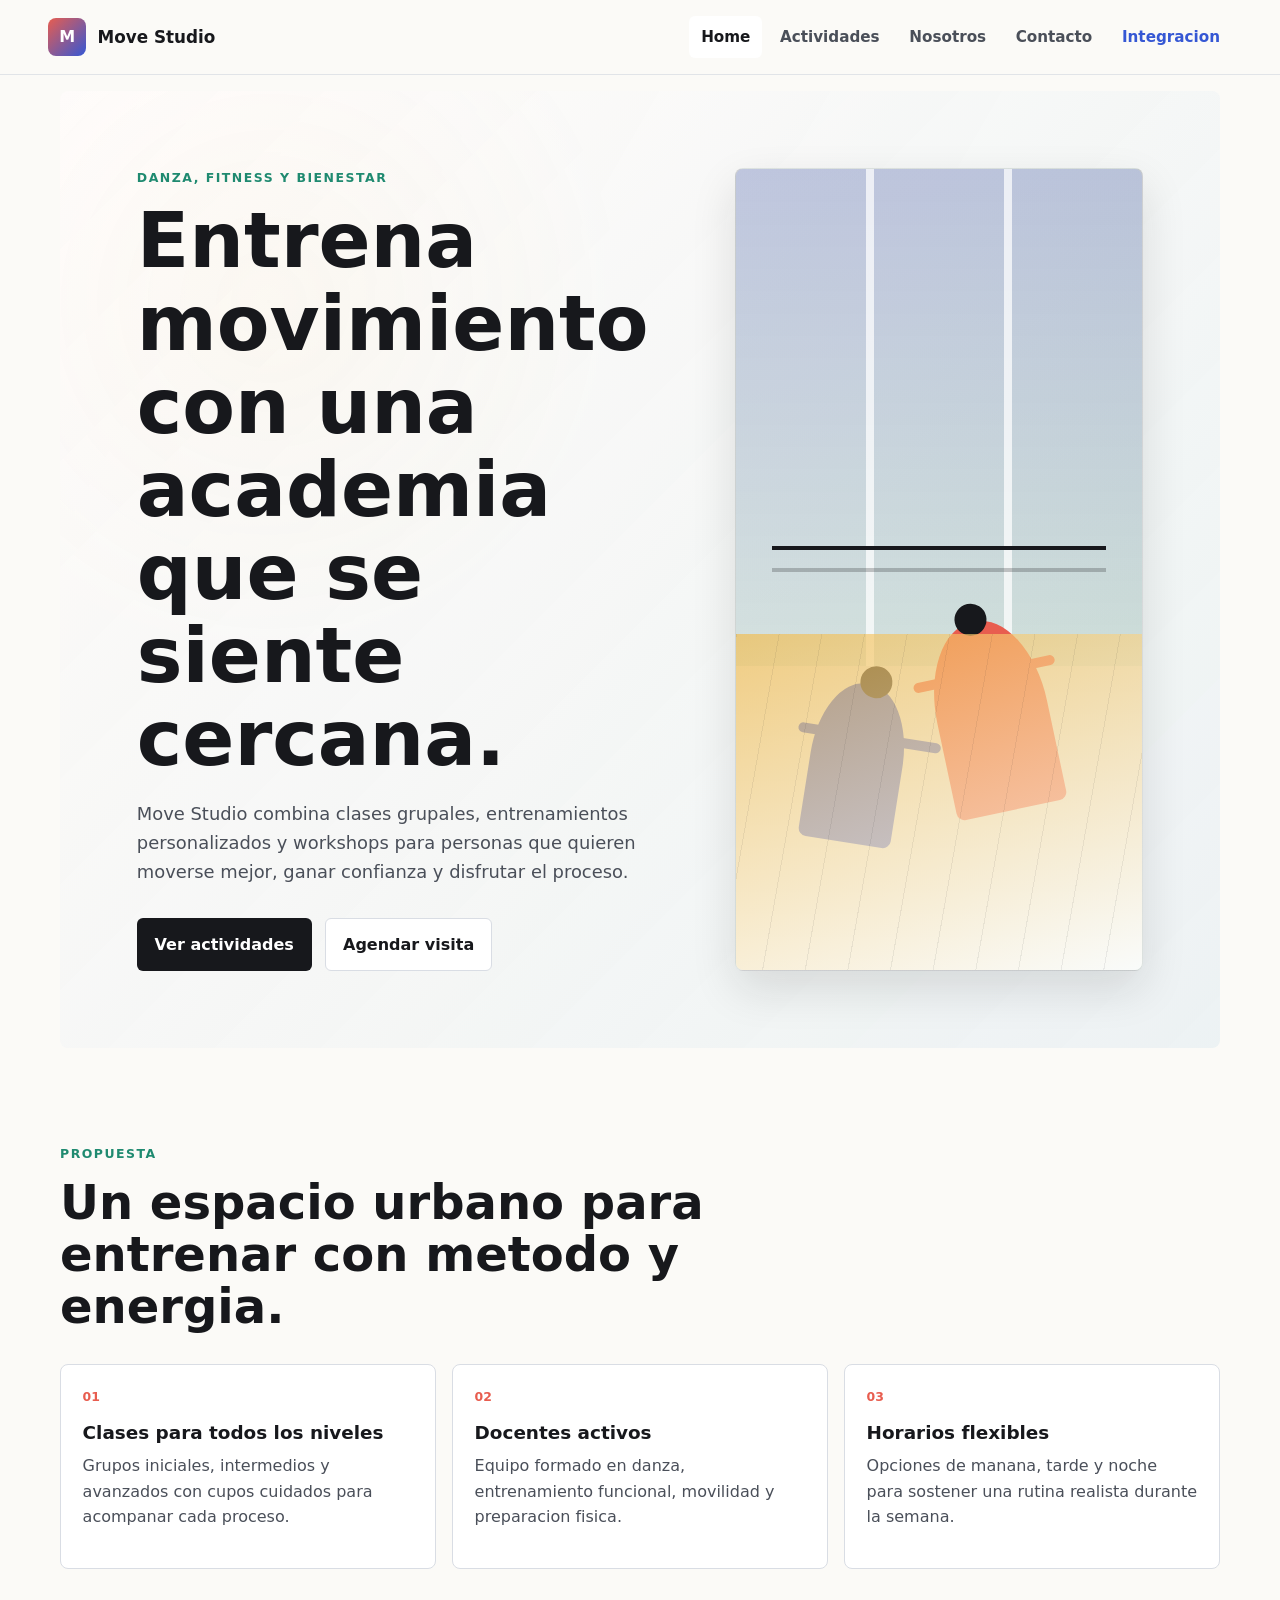
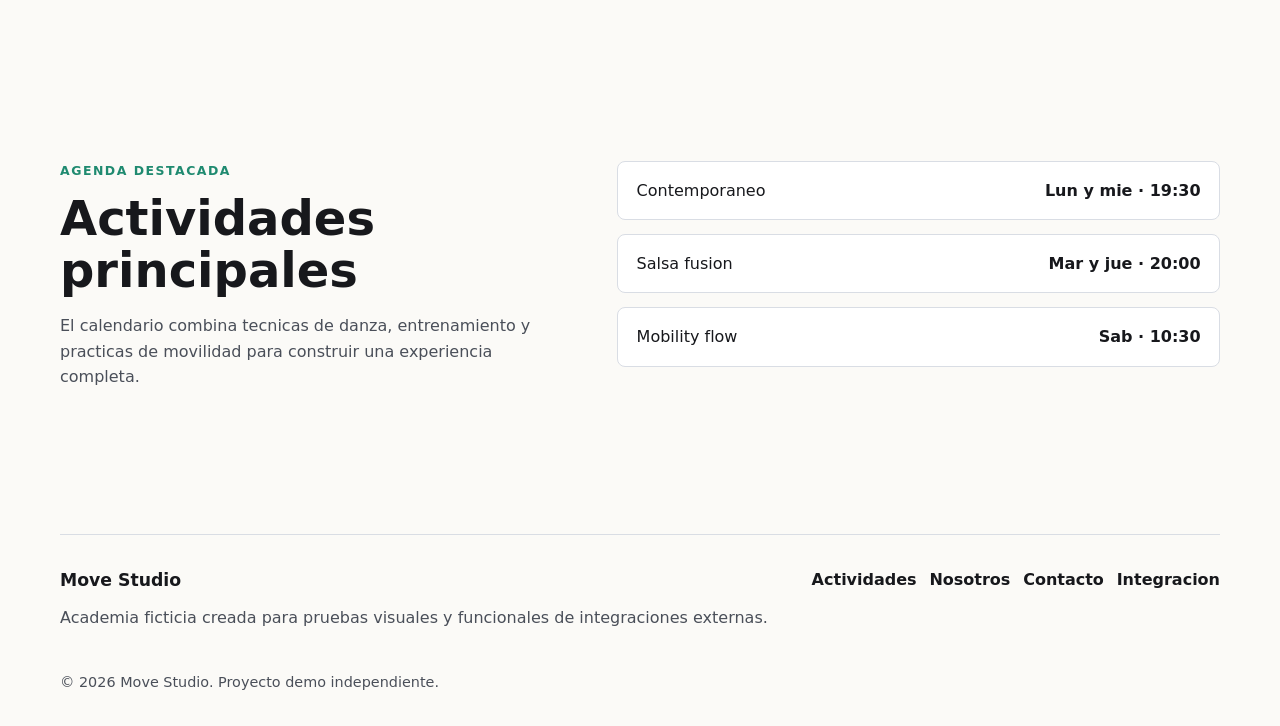
==== index.html @ 9ca12e8b "first commit" ====
<!DOCTYPE html>
<html lang="es">
<head>
  <meta charset="UTF-8">
  <meta name="viewport" content="width=device-width, initial-scale=1.0">
  <meta name="description" content="Move Studio es una academia ficticia de danza y movimiento para probar integraciones estaticas.">
  <title>Move Studio | Academia de danza y movimiento</title>
  <link rel="stylesheet" href="assets/css/styles.css">
</head>
<body>
  <a class="skip-link" href="#contenido">Saltar al contenido</a>
  <header class="site-header">
    <a class="brand" href="index.html" aria-label="Move Studio inicio">
      <span class="brand-mark" aria-hidden="true">M</span>
      <span class="brand-name">Move Studio</span>
    </a>
    <button class="nav-toggle" type="button" aria-expanded="false" aria-controls="site-nav" aria-label="Abrir menu">
      <span></span>
      <span></span>
      <span></span>
    </button>
    <nav class="site-nav" id="site-nav" aria-label="Navegacion principal">
      <a class="nav-link" href="index.html">Home</a>
      <a class="nav-link" href="actividades.html">Actividades</a>
      <a class="nav-link" href="nosotros.html">Nosotros</a>
      <a class="nav-link" href="contacto.html">Contacto</a>
      <a class="nav-link nav-link--test" href="integracion.html">Integracion</a>
    </nav>
  </header>

  <main id="contenido">
    <section class="hero section-band">
      <div class="hero-content">
        <p class="eyebrow">Danza, fitness y bienestar</p>
        <h1>Entrena movimiento con una academia que se siente cercana.</h1>
        <p class="hero-copy">Move Studio combina clases grupales, entrenamientos personalizados y workshops para personas que quieren moverse mejor, ganar confianza y disfrutar el proceso.</p>
        <div class="hero-actions">
          <a class="button button-primary" href="actividades.html">Ver actividades</a>
          <a class="button button-secondary" href="contacto.html">Agendar visita</a>
        </div>
      </div>
      <div class="studio-visual" aria-label="Ilustracion abstracta de sala de movimiento">
        <div class="visual-window"></div>
        <div class="visual-barre"></div>
        <div class="visual-dancer visual-dancer-one"></div>
        <div class="visual-dancer visual-dancer-two"></div>
        <div class="visual-floor"></div>
      </div>
    </section>

    <section class="section">
      <div class="section-heading">
        <p class="eyebrow">Propuesta</p>
        <h2>Un espacio urbano para entrenar con metodo y energia.</h2>
      </div>
      <div class="feature-grid">
        <article class="feature-card">
          <span class="feature-kicker">01</span>
          <h3>Clases para todos los niveles</h3>
          <p>Grupos iniciales, intermedios y avanzados con cupos cuidados para acompanar cada proceso.</p>
        </article>
        <article class="feature-card">
          <span class="feature-kicker">02</span>
          <h3>Docentes activos</h3>
          <p>Equipo formado en danza, entrenamiento funcional, movilidad y preparacion fisica.</p>
        </article>
        <article class="feature-card">
          <span class="feature-kicker">03</span>
          <h3>Horarios flexibles</h3>
          <p>Opciones de manana, tarde y noche para sostener una rutina realista durante la semana.</p>
        </article>
      </div>
    </section>

    <section class="section split-section">
      <div>
        <p class="eyebrow">Agenda destacada</p>
        <h2>Actividades principales</h2>
        <p>El calendario combina tecnicas de danza, entrenamiento y practicas de movilidad para construir una experiencia completa.</p>
      </div>
      <div class="schedule-list" aria-label="Resumen de actividades">
        <a class="schedule-row" href="actividades.html">
          <span>Contemporaneo</span>
          <strong>Lun y mie · 19:30</strong>
        </a>
        <a class="schedule-row" href="actividades.html">
          <span>Salsa fusion</span>
          <strong>Mar y jue · 20:00</strong>
        </a>
        <a class="schedule-row" href="actividades.html">
          <span>Mobility flow</span>
          <strong>Sab · 10:30</strong>
        </a>
      </div>
    </section>
  </main>

  <footer class="site-footer">
    <div>
      <a class="footer-brand" href="index.html">Move Studio</a>
      <p>Academia ficticia creada para pruebas visuales y funcionales de integraciones externas.</p>
    </div>
    <div class="footer-links">
      <a href="actividades.html">Actividades</a>
      <a href="nosotros.html">Nosotros</a>
      <a href="contacto.html">Contacto</a>
      <a href="integracion.html">Integracion</a>
    </div>
    <p class="footer-copy">© <span data-year></span> Move Studio. Proyecto demo independiente.</p>
  </footer>

  <script src="assets/js/main.js"></script>
</body>
</html>
---- assets/css/styles.css ----
:root {
  --color-ink: #17181c;
  --color-ink-soft: #4a4f59;
  --color-line: #d9dde4;
  --color-paper: #fbfaf7;
  --color-panel: #ffffff;
  --color-muted: #eef5f3;
  --color-coral: #e85d4f;
  --color-green: #1f8a70;
  --color-yellow: #f4b942;
  --color-blue: #3557d4;
  --color-deep: #111827;
  --shadow-soft: 0 18px 45px rgba(23, 24, 28, 0.12);
  --radius: 8px;
  --container: 1160px;
}

* {
  box-sizing: border-box;
}

html {
  scroll-behavior: smooth;
}

body {
  margin: 0;
  background: var(--color-paper);
  color: var(--color-ink);
  font-family: system-ui, -apple-system, BlinkMacSystemFont, "Segoe UI", sans-serif;
  line-height: 1.6;
}

a {
  color: inherit;
  text-decoration: none;
}

img,
svg {
  max-width: 100%;
}

h1,
h2,
h3,
p {
  margin-top: 0;
}

h1,
h2,
h3 {
  line-height: 1.08;
  letter-spacing: 0;
}

h1 {
  max-width: 820px;
  font-size: clamp(2.4rem, 7vw, 4.8rem);
  margin-bottom: 1.2rem;
}

h2 {
  font-size: clamp(1.8rem, 4vw, 3rem);
  margin-bottom: 1rem;
}

h3 {
  font-size: 1.15rem;
  margin-bottom: 0.65rem;
}

p {
  color: var(--color-ink-soft);
}

.skip-link {
  position: absolute;
  left: 1rem;
  top: -5rem;
  z-index: 100;
  padding: 0.65rem 0.85rem;
  background: var(--color-ink);
  color: #fff;
  border-radius: 6px;
}

.skip-link:focus {
  top: 1rem;
}

.site-header {
  position: sticky;
  top: 0;
  z-index: 50;
  display: flex;
  align-items: center;
  justify-content: space-between;
  gap: 1rem;
  padding: 1rem clamp(1rem, 4vw, 3rem);
  background: rgba(251, 250, 247, 0.92);
  border-bottom: 1px solid rgba(217, 221, 228, 0.76);
  backdrop-filter: blur(18px);
}

.brand,
.footer-brand {
  display: inline-flex;
  align-items: center;
  gap: 0.7rem;
  font-weight: 800;
}

.brand-mark {
  display: grid;
  width: 2.4rem;
  height: 2.4rem;
  place-items: center;
  color: #fff;
  background: linear-gradient(135deg, var(--color-coral), var(--color-blue));
  border-radius: 8px;
}

.brand-name {
  font-size: 1.05rem;
}

.site-nav {
  display: flex;
  align-items: center;
  gap: 0.35rem;
}

.nav-link {
  padding: 0.55rem 0.75rem;
  color: var(--color-ink-soft);
  font-size: 0.95rem;
  font-weight: 650;
  border-radius: 6px;
}

.nav-link:hover,
.nav-link:focus,
.nav-link[aria-current="page"] {
  color: var(--color-ink);
  background: #fff;
}

.nav-link--test {
  color: var(--color-blue);
}

.nav-toggle {
  display: none;
  width: 2.7rem;
  height: 2.7rem;
  padding: 0.55rem;
  background: #fff;
  border: 1px solid var(--color-line);
  border-radius: 8px;
}

.nav-toggle span {
  display: block;
  height: 2px;
  margin: 5px 0;
  background: var(--color-ink);
}

.section,
.section-band {
  width: min(var(--container), calc(100% - 2rem));
  margin-inline: auto;
}

.section {
  padding: clamp(3.5rem, 8vw, 6rem) 0;
}

.section-band {
  margin-top: 1rem;
  border-radius: var(--radius);
}

.hero {
  display: grid;
  grid-template-columns: minmax(0, 1.02fr) minmax(310px, 0.78fr);
  gap: clamp(2rem, 5vw, 4rem);
  min-height: calc(100vh - 7rem);
  padding: clamp(2rem, 6vw, 5rem);
  overflow: hidden;
  background:
    linear-gradient(135deg, rgba(255, 255, 255, 0.88), rgba(238, 245, 243, 0.8)),
    radial-gradient(circle at 18% 22%, rgba(244, 185, 66, 0.38), transparent 29%),
    linear-gradient(120deg, rgba(232, 93, 79, 0.16), rgba(53, 87, 212, 0.12));
}

.hero-content {
  align-self: center;
}

.hero-copy {
  max-width: 680px;
  font-size: 1.12rem;
}

.eyebrow {
  margin-bottom: 0.8rem;
  color: var(--color-green);
  font-size: 0.78rem;
  font-weight: 800;
  letter-spacing: 0.12em;
  text-transform: uppercase;
}

.hero-actions {
  display: flex;
  flex-wrap: wrap;
  gap: 0.85rem;
  margin-top: 2rem;
}

.button {
  display: inline-flex;
  align-items: center;
  justify-content: center;
  min-height: 2.85rem;
  padding: 0.8rem 1.05rem;
  font-weight: 750;
  border: 1px solid transparent;
  border-radius: 6px;
}

.button-primary {
  color: #fff;
  background: var(--color-ink);
}

.button-primary:hover,
.button-primary:focus {
  background: #000;
}

.button-secondary {
  background: #fff;
  border-color: var(--color-line);
}

.button-secondary:hover,
.button-secondary:focus {
  border-color: var(--color-ink);
}

.studio-visual {
  position: relative;
  min-height: 520px;
  align-self: stretch;
  overflow: hidden;
  background:
    linear-gradient(180deg, rgba(17, 24, 39, 0.14), rgba(17, 24, 39, 0)),
    linear-gradient(135deg, #ffffff, #e6eee9);
  border: 1px solid rgba(23, 24, 28, 0.08);
  border-radius: var(--radius);
  box-shadow: var(--shadow-soft);
}

.visual-window {
  position: absolute;
  inset: 0 0 38%;
  background:
    linear-gradient(90deg, transparent 32%, rgba(255, 255, 255, 0.72) 32% 34%, transparent 34% 66%, rgba(255, 255, 255, 0.72) 66% 68%, transparent 68%),
    linear-gradient(180deg, rgba(53, 87, 212, 0.18), rgba(31, 138, 112, 0.1));
}

.visual-barre {
  position: absolute;
  left: 9%;
  right: 9%;
  top: 47%;
  height: 4px;
  background: var(--color-ink);
  box-shadow: 0 22px 0 rgba(23, 24, 28, 0.24);
}

.visual-floor {
  position: absolute;
  inset: 58% 0 0;
  background:
    repeating-linear-gradient(100deg, rgba(23, 24, 28, 0.07) 0 1px, transparent 1px 42px),
    linear-gradient(160deg, rgba(244, 185, 66, 0.62), rgba(255, 255, 255, 0.78));
}

.visual-dancer {
  position: absolute;
  width: 7rem;
  height: 12rem;
  border-radius: 48% 48% 8px 8px;
  transform-origin: bottom center;
}

.visual-dancer::before,
.visual-dancer::after {
  content: "";
  position: absolute;
  border-radius: 999px;
}

.visual-dancer::before {
  width: 2rem;
  height: 2rem;
  top: -1.2rem;
  left: 2.4rem;
  background: var(--color-ink);
}

.visual-dancer::after {
  width: 9rem;
  height: 0.65rem;
  top: 3rem;
  left: -1rem;
  background: currentColor;
}

.visual-dancer-one {
  right: 18%;
  bottom: 20%;
  color: var(--color-coral);
  background: var(--color-coral);
  transform: rotate(-12deg);
}

.visual-dancer-two {
  left: 15%;
  bottom: 16%;
  width: 5.8rem;
  height: 10rem;
  color: var(--color-blue);
  background: var(--color-blue);
  transform: rotate(9deg);
  opacity: 0.9;
}

.section-heading {
  max-width: 760px;
  margin-bottom: 2rem;
}

.feature-grid,
.activity-grid,
.team-grid,
.test-grid,
.test-grid--four {
  display: grid;
  gap: 1rem;
}

.feature-grid {
  grid-template-columns: repeat(3, 1fr);
}

.feature-card,
.activity-card,
.team-member,
.integration-case,
.contact-panel,
.contact-form {
  background: var(--color-panel);
  border: 1px solid var(--color-line);
  border-radius: var(--radius);
}

.feature-card {
  padding: 1.35rem;
}

.feature-kicker {
  display: block;
  margin-bottom: 1rem;
  color: var(--color-coral);
  font-size: 0.78rem;
  font-weight: 850;
}

.split-section {
  display: grid;
  grid-template-columns: minmax(0, 0.9fr) minmax(300px, 1.1fr);
  gap: clamp(2rem, 5vw, 4rem);
  align-items: start;
}

.schedule-list,
.text-stack,
.configuration-list {
  display: grid;
  gap: 0.85rem;
}

.schedule-row {
  display: flex;
  align-items: center;
  justify-content: space-between;
  gap: 1rem;
  padding: 1rem 1.15rem;
  background: #fff;
  border: 1px solid var(--color-line);
  border-radius: var(--radius);
}

.schedule-row:hover,
.schedule-row:focus {
  border-color: var(--color-green);
}

.page-hero {
  padding: clamp(2.8rem, 7vw, 5.5rem);
  background:
    linear-gradient(135deg, rgba(255, 255, 255, 0.86), rgba(238, 245, 243, 0.9)),
    linear-gradient(90deg, rgba(232, 93, 79, 0.15), rgba(244, 185, 66, 0.18), rgba(31, 138, 112, 0.12));
}

.page-hero p {
  max-width: 760px;
}

.activity-grid {
  grid-template-columns: repeat(3, 1fr);
}

.activity-card {
  display: flex;
  flex-direction: column;
  min-height: 310px;
  padding: 1.25rem;
}

.activity-topline {
  display: flex;
  align-items: center;
  justify-content: space-between;
  gap: 1rem;
  margin-bottom: 1.7rem;
  color: var(--color-ink-soft);
  font-size: 0.8rem;
  font-weight: 750;
  text-transform: uppercase;
}

.activity-topline strong {
  color: var(--color-green);
}

.activity-meta {
  display: grid;
  gap: 0.65rem;
  margin: auto 0 0;
}

.activity-meta div {
  display: flex;
  justify-content: space-between;
  gap: 1rem;
  padding-top: 0.65rem;
  border-top: 1px solid var(--color-line);
}

.activity-meta dt {
  color: var(--color-ink-soft);
  font-size: 0.8rem;
  font-weight: 650;
}

.activity-meta dd {
  margin: 0;
  text-align: right;
  font-weight: 750;
}

.team-grid {
  grid-template-columns: repeat(3, 1fr);
}

.team-member {
  padding: 1.25rem;
}

.avatar {
  display: grid;
  width: 4rem;
  height: 4rem;
  margin-bottom: 1rem;
  place-items: center;
  color: #fff;
  font-weight: 850;
  border-radius: 8px;
}

.avatar-coral {
  background: var(--color-coral);
}

.avatar-green {
  background: var(--color-green);
}

.avatar-yellow {
  color: var(--color-ink);
  background: var(--color-yellow);
}

.contact-layout {
  display: grid;
  grid-template-columns: minmax(280px, 0.85fr) minmax(320px, 1.15fr);
  gap: 1rem;
}

.contact-panel,
.contact-form {
  padding: 1.25rem;
}

.contact-list {
  display: grid;
  gap: 1rem;
  padding: 0;
  margin: 1.5rem 0 0;
  list-style: none;
}

.contact-list li {
  display: grid;
  gap: 0.25rem;
  padding-bottom: 1rem;
  border-bottom: 1px solid var(--color-line);
}

.contact-list strong {
  font-size: 0.82rem;
  text-transform: uppercase;
}

.contact-list span {
  color: var(--color-ink-soft);
}

.contact-form {
  display: grid;
  gap: 1rem;
}

.form-row {
  display: grid;
  gap: 0.45rem;
}

label {
  font-size: 0.86rem;
  font-weight: 750;
}

input,
select,
textarea {
  width: 100%;
  padding: 0.82rem 0.9rem;
  color: var(--color-ink);
  background: #fff;
  border: 1px solid var(--color-line);
  border-radius: 6px;
  font: inherit;
}

textarea {
  resize: vertical;
}

input:focus,
select:focus,
textarea:focus {
  outline: 3px solid rgba(31, 138, 112, 0.18);
  border-color: var(--color-green);
}

.form-status {
  min-height: 1.5rem;
  margin: 0;
  color: var(--color-green);
  font-weight: 700;
}

.integration-hero {
  background:
    linear-gradient(135deg, rgba(17, 24, 39, 0.94), rgba(38, 47, 69, 0.92)),
    linear-gradient(90deg, rgba(232, 93, 79, 0.28), rgba(31, 138, 112, 0.2));
}

.integration-hero h1,
.integration-hero p {
  color: #fff;
}

.integration-hero .eyebrow {
  color: var(--color-yellow);
}

.integration-section {
  padding-top: 4rem;
}

.section-muted {
  width: 100%;
  max-width: none;
  padding-inline: max(1rem, calc((100% - var(--container)) / 2));
  background: var(--color-muted);
}

.test-grid {
  grid-template-columns: repeat(2, minmax(0, 1fr));
}

.test-grid--four {
  grid-template-columns: repeat(4, minmax(0, 1fr));
}

.integration-case {
  min-width: 0;
  padding: 1rem;
}

.integration-case--wide {
  grid-column: 1 / -1;
}

.integration-case--narrow {
  max-width: 420px;
}

.case-header {
  display: flex;
  align-items: center;
  justify-content: space-between;
  gap: 1rem;
  margin-bottom: 0.9rem;
  font-weight: 800;
}

code {
  display: inline-block;
  max-width: 100%;
  padding: 0.22rem 0.4rem;
  overflow-wrap: anywhere;
  color: var(--color-blue);
  background: rgba(53, 87, 212, 0.1);
  border-radius: 4px;
  font-family: "SFMono-Regular", Consolas, "Liberation Mono", monospace;
  font-size: 0.78rem;
}

.embed-surface {
  position: relative;
  min-height: 220px;
  padding: 1rem;
  overflow: hidden;
  background:
    linear-gradient(135deg, rgba(255, 255, 255, 0.84), rgba(238, 245, 243, 0.92)),
    repeating-linear-gradient(135deg, rgba(23, 24, 28, 0.06) 0 1px, transparent 1px 16px);
  border: 1px dashed #aeb7c4;
  border-radius: var(--radius);
}

.embed-surface--large {
  min-height: 380px;
}

.embed-surface--medium {
  min-height: 310px;
}

.embed-surface--small {
  min-height: 420px;
}

.embed-surface--inline {
  min-height: 180px;
}

[data-hsb-module] {
  min-height: inherit;
}

[data-hsb-module]:empty:not([data-hsb-embed-mounted])::before {
  content: attr(data-placeholder);
  position: absolute;
  inset: 1rem;
  display: grid;
  place-items: center;
  min-height: 120px;
  color: var(--color-ink-soft);
  border: 1px solid rgba(23, 24, 28, 0.1);
  border-radius: 6px;
  background: rgba(255, 255, 255, 0.72);
  font-weight: 800;
}

.configuration-row {
  display: grid;
  grid-template-columns: minmax(220px, 0.42fr) minmax(0, 1fr);
  gap: 1rem;
  align-items: stretch;
  padding: 1rem;
  background: #fff;
  border: 1px solid var(--color-line);
  border-radius: var(--radius);
}

.configuration-row--dark {
  color: #fff;
  background: var(--color-deep);
  border-color: #273041;
}

.configuration-row--dark p {
  color: #cbd5e1;
}

.configuration-row--dark .embed-surface {
  background:
    linear-gradient(135deg, rgba(17, 24, 39, 0.92), rgba(39, 48, 65, 0.92)),
    repeating-linear-gradient(135deg, rgba(255, 255, 255, 0.08) 0 1px, transparent 1px 16px);
  border-color: rgba(255, 255, 255, 0.35);
}

.configuration-row--dark [data-hsb-module]:empty:not([data-hsb-embed-mounted])::before {
  color: #f8fafc;
  background: rgba(255, 255, 255, 0.08);
  border-color: rgba(255, 255, 255, 0.18);
}

.site-footer {
  display: grid;
  grid-template-columns: minmax(240px, 1fr) auto;
  gap: 1.5rem;
  width: min(var(--container), calc(100% - 2rem));
  margin: 2rem auto 0;
  padding: 2rem 0;
  border-top: 1px solid var(--color-line);
}

.footer-brand {
  margin-bottom: 0.65rem;
  font-size: 1.08rem;
}

.footer-links {
  display: flex;
  flex-wrap: wrap;
  gap: 0.8rem;
  justify-content: flex-end;
  font-weight: 700;
}

.footer-links a:hover,
.footer-links a:focus {
  color: var(--color-green);
}

.footer-copy {
  grid-column: 1 / -1;
  margin: 0;
  font-size: 0.9rem;
}

@media (max-width: 980px) {
  .hero,
  .split-section,
  .contact-layout,
  .configuration-row {
    grid-template-columns: 1fr;
  }

  .hero {
    min-height: 0;
  }

  .studio-visual {
    min-height: 380px;
  }

  .feature-grid,
  .activity-grid,
  .team-grid,
  .test-grid,
  .test-grid--four {
    grid-template-columns: repeat(2, minmax(0, 1fr));
  }

  .integration-case--narrow {
    max-width: none;
  }
}

@media (max-width: 720px) {
  h1 {
    font-size: 2.35rem;
  }

  h2 {
    font-size: 1.85rem;
  }

  .site-header {
    align-items: flex-start;
  }

  .nav-toggle {
    display: inline-block;
  }

  .site-nav {
    position: absolute;
    left: 1rem;
    right: 1rem;
    top: calc(100% + 0.5rem);
    display: none;
    flex-direction: column;
    align-items: stretch;
    padding: 0.65rem;
    background: #fff;
    border: 1px solid var(--color-line);
    border-radius: var(--radius);
    box-shadow: var(--shadow-soft);
  }

  .site-nav.is-open {
    display: flex;
  }

  .nav-link {
    padding: 0.8rem;
  }

  .hero,
  .page-hero {
    padding: 2rem 1.2rem;
  }

  .studio-visual {
    min-height: 310px;
  }

  .feature-grid,
  .activity-grid,
  .team-grid,
  .test-grid,
  .test-grid--four {
    grid-template-columns: 1fr;
  }

  .schedule-row,
  .case-header {
    align-items: flex-start;
    flex-direction: column;
  }

  .activity-card {
    min-height: auto;
  }

  .site-footer {
    grid-template-columns: 1fr;
  }

  .footer-links {
    justify-content: flex-start;
  }
}
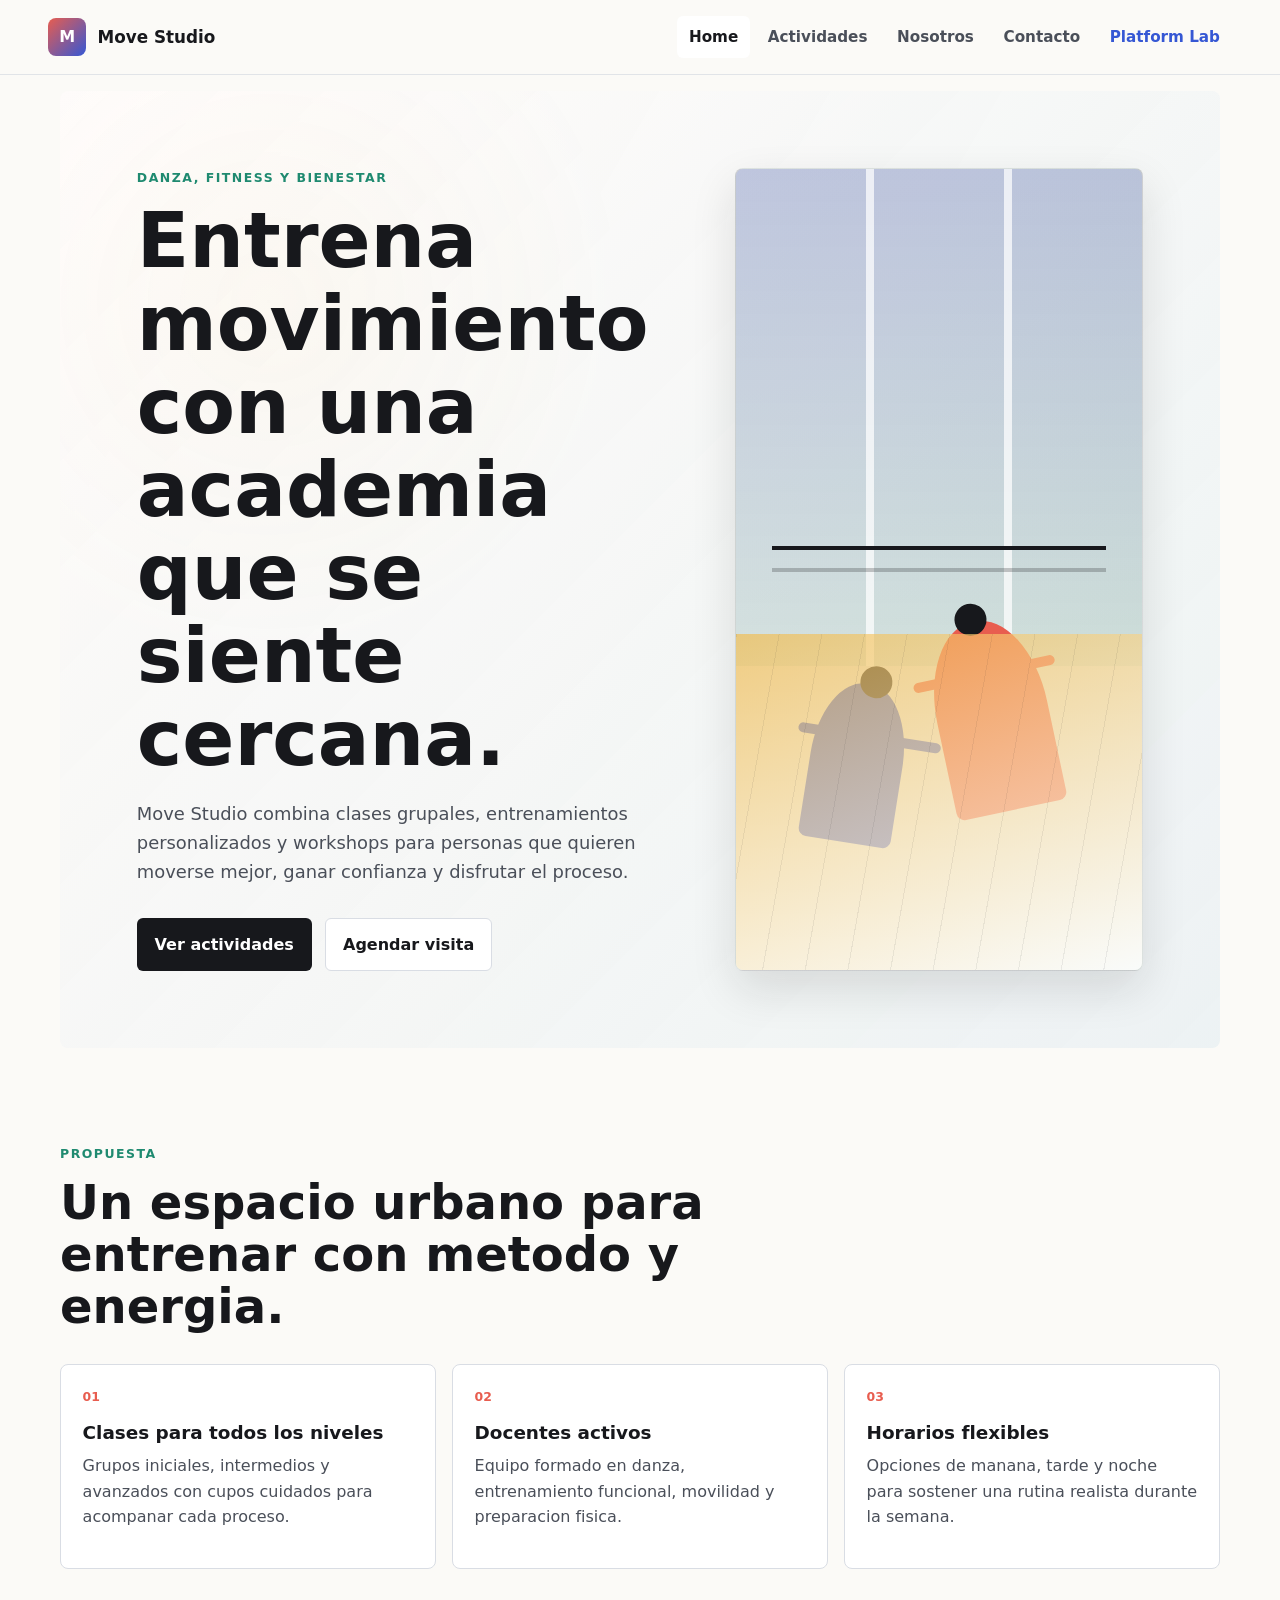
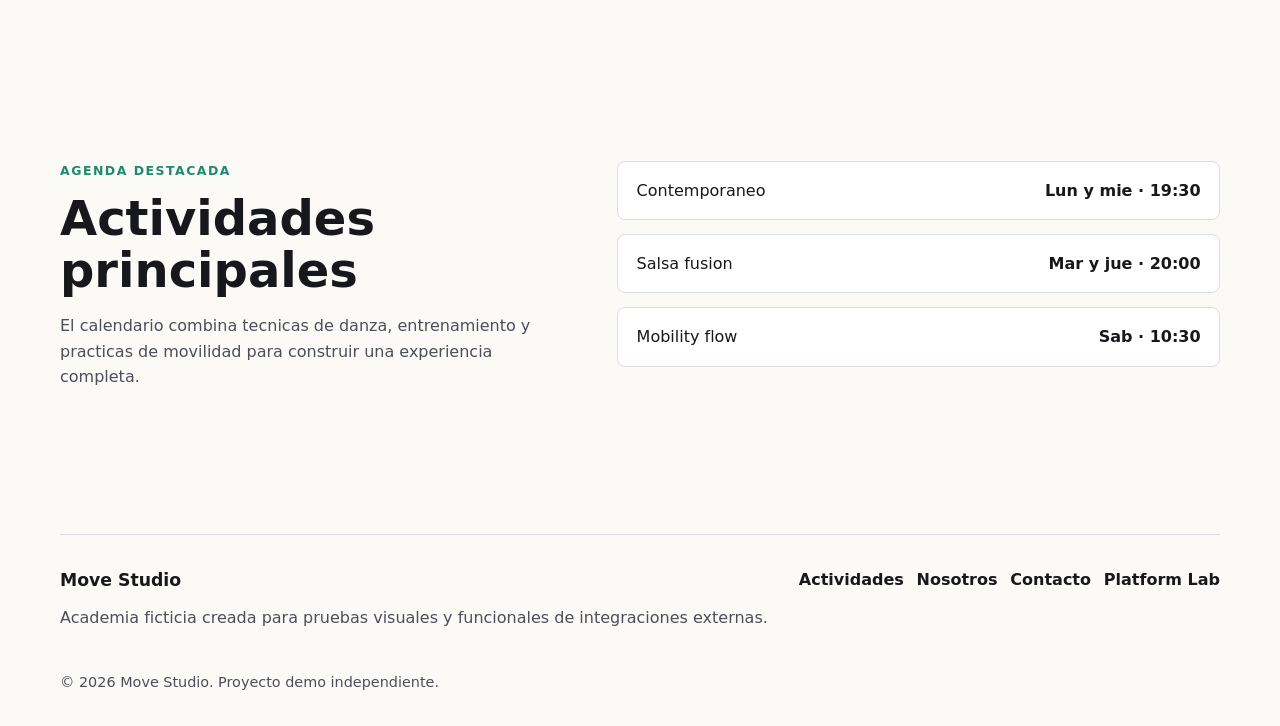
==== commit 27561baf: "mejora" ====
--- a/index.html
+++ b/index.html
@@ -24,7 +24,7 @@
       <a class="nav-link" href="actividades.html">Actividades</a>
       <a class="nav-link" href="nosotros.html">Nosotros</a>
       <a class="nav-link" href="contacto.html">Contacto</a>
-      <a class="nav-link nav-link--test" href="integracion.html">Integracion</a>
+      <a class="nav-link nav-link--test" href="integracion.html">Platform Lab</a>
     </nav>
   </header>
 
@@ -104,7 +104,7 @@
       <a href="actividades.html">Actividades</a>
       <a href="nosotros.html">Nosotros</a>
       <a href="contacto.html">Contacto</a>
-      <a href="integracion.html">Integracion</a>
+      <a href="integracion.html">Platform Lab</a>
     </div>
     <p class="footer-copy">© <span data-year></span> Move Studio. Proyecto demo independiente.</p>
   </footer>
--- a/assets/css/styles.css
+++ b/assets/css/styles.css
@@ -627,6 +627,36 @@
   padding: 1rem;
 }
 
+.platform-lab-stack {
+  display: grid;
+  gap: 1.4rem;
+}
+
+.platform-lab-case {
+  --lab-width: 700px;
+  --lab-min-height: 310px;
+  overflow: hidden;
+  background: #fff;
+  border: 1px solid var(--color-line);
+  border-radius: var(--radius);
+  box-shadow: 0 12px 28px rgba(23, 24, 28, 0.06);
+}
+
+.platform-lab-case--wide {
+  --lab-width: 1200px;
+  --lab-min-height: 380px;
+}
+
+.platform-lab-case--medium {
+  --lab-width: 700px;
+  --lab-min-height: 310px;
+}
+
+.platform-lab-case--narrow {
+  --lab-width: 320px;
+  --lab-min-height: 420px;
+}
+
 .integration-case--wide {
   grid-column: 1 / -1;
 }
@@ -642,6 +672,107 @@
   gap: 1rem;
   margin-bottom: 0.9rem;
   font-weight: 800;
+}
+
+.case-header > div {
+  display: grid;
+  gap: 0.1rem;
+}
+
+.case-header small {
+  color: var(--color-ink-soft);
+  font-size: 0.78rem;
+  font-weight: 800;
+}
+
+.lab-panel {
+  display: grid;
+  grid-template-columns: repeat(4, minmax(0, 1fr));
+  gap: 0.65rem;
+  margin-bottom: 0.9rem;
+  padding: 0.7rem;
+  background: #f7f4ff;
+  border: 1px solid #ded6f6;
+  border-radius: 8px;
+}
+
+.lab-panel div {
+  display: grid;
+  gap: 0.12rem;
+  min-width: 0;
+}
+
+.lab-panel span {
+  color: #686170;
+  font-size: 0.68rem;
+  font-weight: 850;
+  letter-spacing: 0.08em;
+  line-height: 1.2;
+  text-transform: uppercase;
+}
+
+.lab-panel strong {
+  overflow-wrap: anywhere;
+  color: #17131f;
+  font-size: 0.9rem;
+  line-height: 1.25;
+}
+
+.platform-lab-case[data-lab-state="ready"] [data-lab-status] {
+  color: var(--color-green);
+}
+
+.platform-lab-case[data-lab-state="loading"] [data-lab-status] {
+  color: var(--color-blue);
+}
+
+.platform-lab-case[data-lab-state="error"] [data-lab-status] {
+  color: var(--color-coral);
+}
+
+.lab-viewport-scroll {
+  padding: 0.75rem;
+  overflow-x: auto;
+  background:
+    linear-gradient(90deg, rgba(17, 24, 39, 0.04), rgba(17, 24, 39, 0.02)),
+    repeating-linear-gradient(90deg, rgba(53, 87, 212, 0.12) 0 1px, transparent 1px 80px),
+    repeating-linear-gradient(0deg, rgba(23, 24, 28, 0.05) 0 1px, transparent 1px 24px);
+  border: 1px solid rgba(53, 87, 212, 0.14);
+  border-radius: 8px;
+}
+
+.lab-viewport-scroll::-webkit-scrollbar {
+  height: 0.7rem;
+}
+
+.lab-viewport-scroll::-webkit-scrollbar-thumb {
+  background: rgba(53, 87, 212, 0.35);
+  border-radius: 999px;
+}
+
+.lab-viewport {
+  width: var(--lab-width);
+  max-width: none;
+  margin-inline: auto;
+}
+
+.lab-ruler {
+  display: flex;
+  align-items: center;
+  justify-content: space-between;
+  gap: 1rem;
+  margin-bottom: 0.45rem;
+  padding: 0.4rem 0.55rem;
+  color: #3557d4;
+  background: rgba(53, 87, 212, 0.08);
+  border: 1px solid rgba(53, 87, 212, 0.2);
+  border-radius: 6px;
+  font-size: 0.78rem;
+  font-weight: 850;
+}
+
+.lab-ruler span {
+  color: var(--color-ink-soft);
 }
 
 code {
@@ -668,6 +799,10 @@
   border-radius: var(--radius);
 }
 
+.platform-lab-case .embed-surface {
+  min-height: var(--lab-min-height);
+}
+
 .embed-surface--large {
   min-height: 380px;
 }
@@ -796,6 +931,10 @@
 
   .integration-case--narrow {
     max-width: none;
+  }
+
+  .lab-panel {
+    grid-template-columns: repeat(2, minmax(0, 1fr));
   }
 }
 
@@ -862,6 +1001,19 @@
     flex-direction: column;
   }
 
+  .platform-lab-case {
+    padding: 0.8rem;
+  }
+
+  .lab-panel {
+    grid-template-columns: 1fr;
+  }
+
+  .lab-viewport-scroll {
+    margin-inline: -0.2rem;
+    padding: 0.65rem;
+  }
+
   .activity-card {
     min-height: auto;
   }
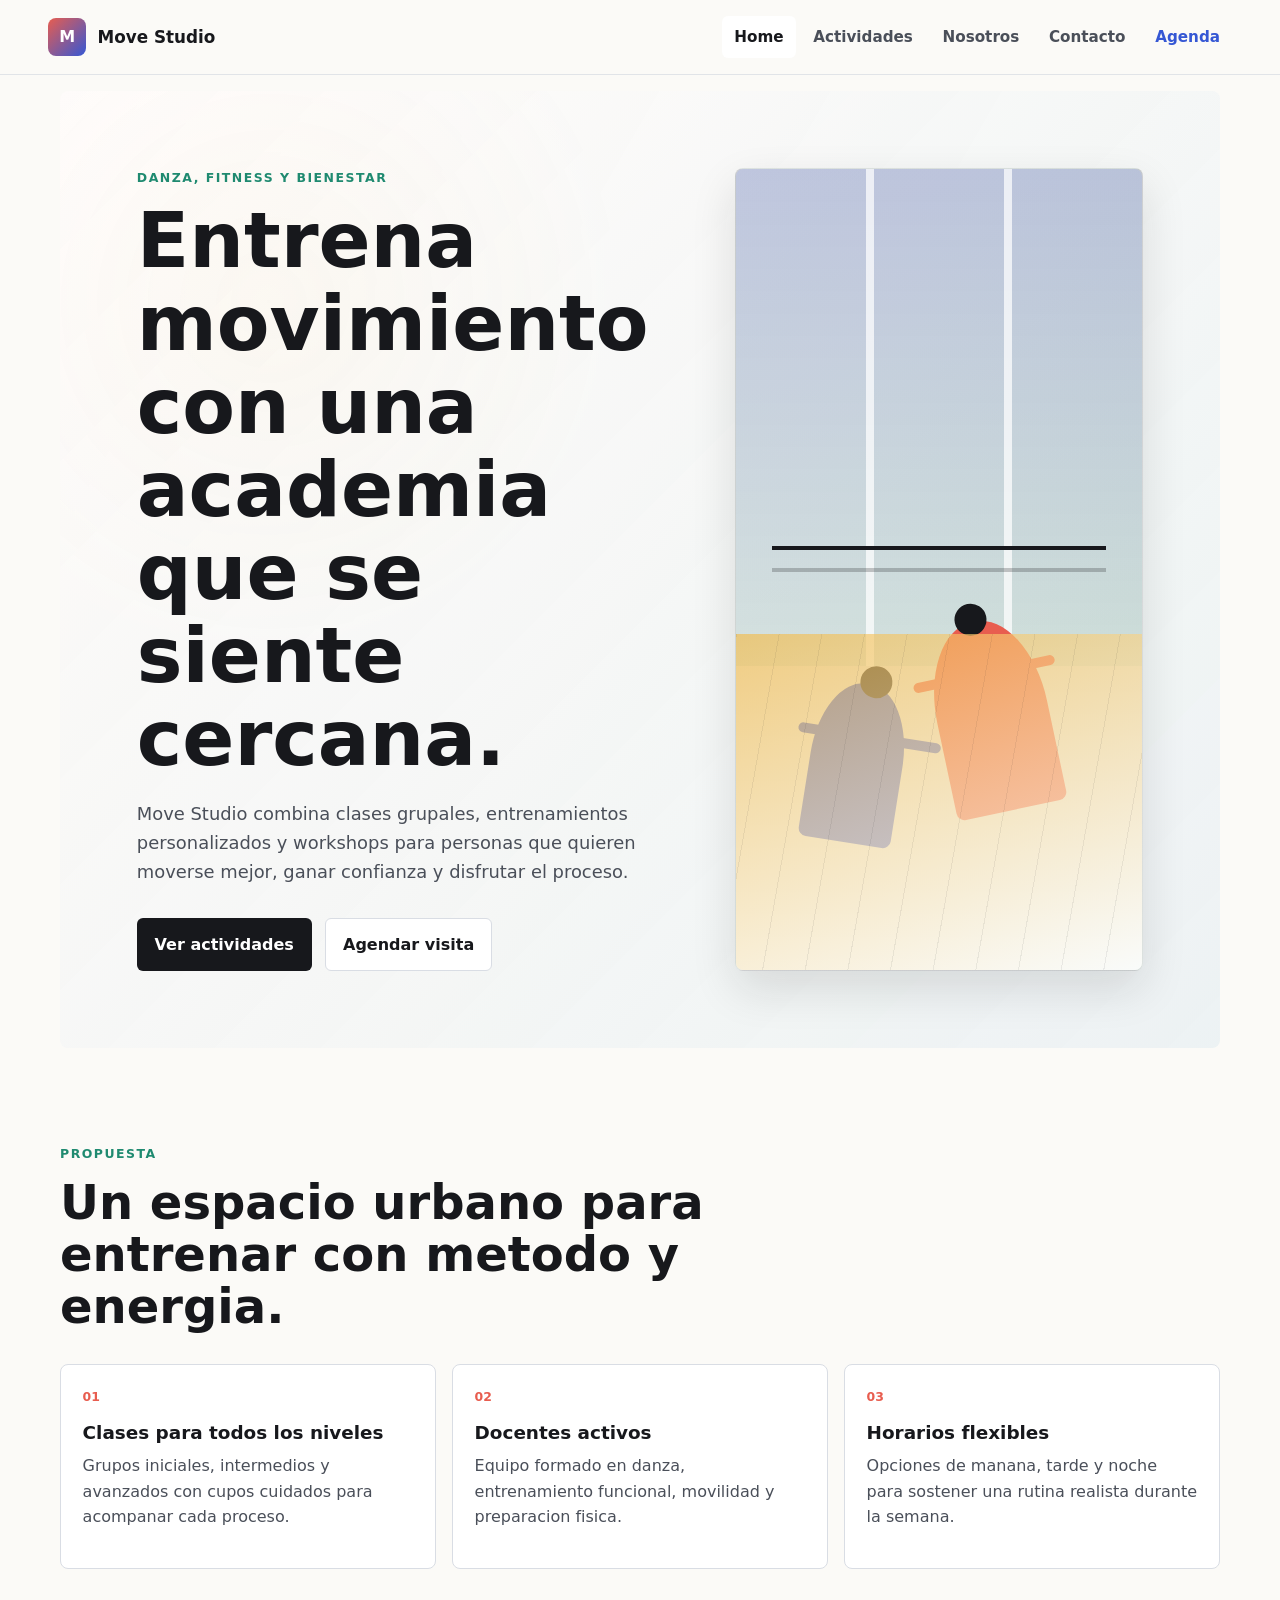
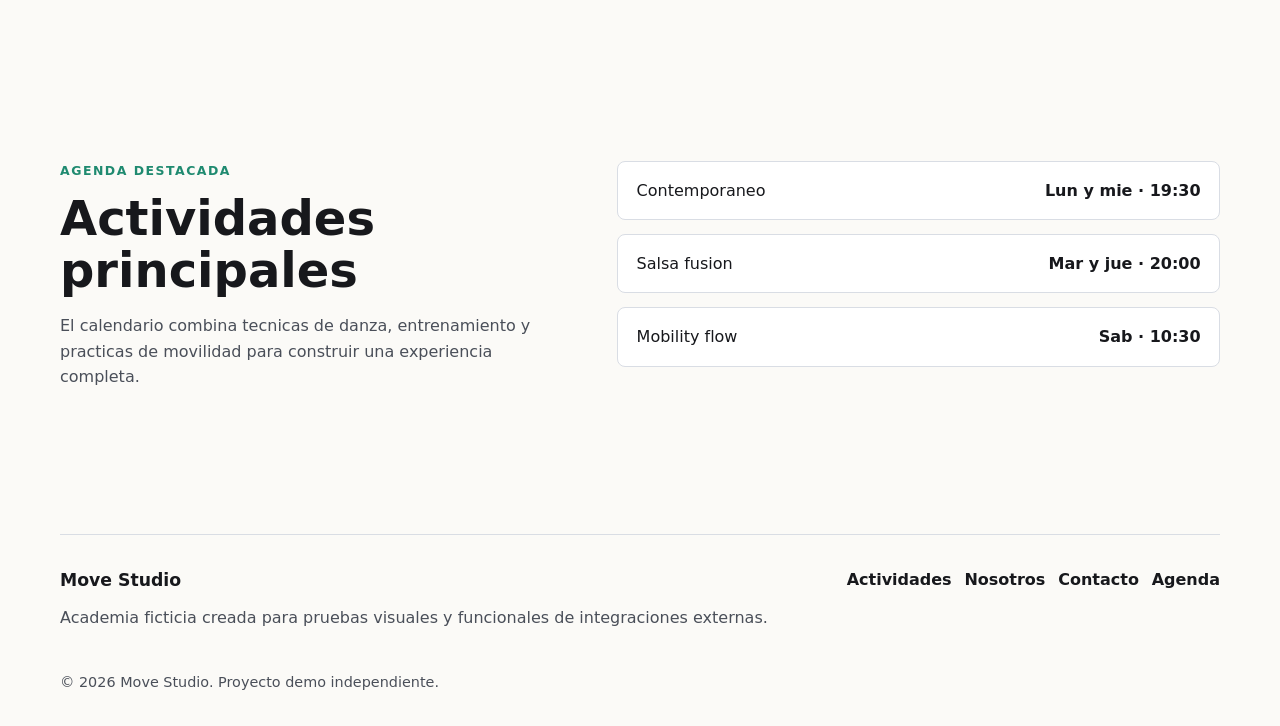
==== commit d510bca5: "Convertir la demo Platform en una web cliente real" ====
--- a/index.html
+++ b/index.html
@@ -24,7 +24,7 @@
       <a class="nav-link" href="actividades.html">Actividades</a>
       <a class="nav-link" href="nosotros.html">Nosotros</a>
       <a class="nav-link" href="contacto.html">Contacto</a>
-      <a class="nav-link nav-link--test" href="integracion.html">Platform Lab</a>
+      <a class="nav-link nav-link--test" href="integracion.html">Agenda</a>
     </nav>
   </header>
 
@@ -104,7 +104,7 @@
       <a href="actividades.html">Actividades</a>
       <a href="nosotros.html">Nosotros</a>
       <a href="contacto.html">Contacto</a>
-      <a href="integracion.html">Platform Lab</a>
+      <a href="integracion.html">Agenda</a>
     </div>
     <p class="footer-copy">© <span data-year></span> Move Studio. Proyecto demo independiente.</p>
   </footer>
--- a/assets/css/styles.css
+++ b/assets/css/styles.css
@@ -603,8 +603,48 @@
   color: var(--color-yellow);
 }
 
+.platform-client-hero {
+  align-items: center;
+  background:
+    radial-gradient(circle at 83% 16%, rgba(244, 185, 66, 0.24), transparent 28%),
+    linear-gradient(135deg, rgba(255, 255, 255, 0.9), rgba(238, 245, 243, 0.82)),
+    linear-gradient(120deg, rgba(232, 93, 79, 0.15), rgba(53, 87, 212, 0.11));
+}
+
+.client-hero-card {
+  display: grid;
+  gap: 0.7rem;
+  align-self: center;
+  padding: 1.35rem;
+  background: rgba(255, 255, 255, 0.82);
+  border: 1px solid rgba(23, 24, 28, 0.08);
+  border-radius: var(--radius);
+  box-shadow: var(--shadow-soft);
+}
+
+.client-hero-card span {
+  color: var(--color-green);
+  font-size: 0.78rem;
+  font-weight: 850;
+  letter-spacing: 0.08em;
+  text-transform: uppercase;
+}
+
+.client-hero-card strong {
+  font-size: clamp(2rem, 5vw, 3.8rem);
+  line-height: 1;
+}
+
+.client-hero-card p {
+  margin: 0;
+}
+
 .integration-section {
   padding-top: 4rem;
+}
+
+.platform-client-section {
+  padding-top: clamp(3.5rem, 7vw, 5.5rem);
 }
 
 .section-muted {
@@ -629,17 +669,18 @@
 
 .platform-lab-stack {
   display: grid;
-  gap: 1.4rem;
+  gap: 1rem;
 }
 
 .platform-lab-case {
   --lab-width: 700px;
   --lab-min-height: 310px;
-  overflow: hidden;
-  background: #fff;
-  border: 1px solid var(--color-line);
-  border-radius: var(--radius);
-  box-shadow: 0 12px 28px rgba(23, 24, 28, 0.06);
+  overflow: visible;
+  padding: 0;
+  background: transparent;
+  border: 0;
+  border-radius: 0;
+  box-shadow: none;
 }
 
 .platform-lab-case--wide {
@@ -685,37 +726,70 @@
   font-weight: 800;
 }
 
+.lab-topbar {
+  display: grid;
+  grid-template-columns: minmax(0, 1fr) auto;
+  gap: 0.8rem;
+  align-items: start;
+  margin-bottom: 0.75rem;
+}
+
 .lab-panel {
-  display: grid;
-  grid-template-columns: repeat(4, minmax(0, 1fr));
-  gap: 0.65rem;
-  margin-bottom: 0.9rem;
-  padding: 0.7rem;
-  background: #f7f4ff;
-  border: 1px solid #ded6f6;
-  border-radius: 8px;
+  display: flex;
+  flex-wrap: wrap;
+  gap: 0.35rem 0.9rem;
+  min-width: 0;
+  color: var(--color-ink-soft);
 }
 
 .lab-panel div {
-  display: grid;
-  gap: 0.12rem;
+  display: inline-flex;
+  gap: 0.35rem;
+  align-items: baseline;
   min-width: 0;
 }
 
 .lab-panel span {
-  color: #686170;
-  font-size: 0.68rem;
+  color: var(--color-ink-soft);
+  font-size: 0.66rem;
   font-weight: 850;
-  letter-spacing: 0.08em;
+  letter-spacing: 0.06em;
   line-height: 1.2;
   text-transform: uppercase;
 }
 
 .lab-panel strong {
   overflow-wrap: anywhere;
-  color: #17131f;
-  font-size: 0.9rem;
+  color: var(--color-ink);
+  font-size: 0.78rem;
   line-height: 1.25;
+}
+
+.lab-width-controls {
+  display: inline-flex;
+  gap: 0.25rem;
+  justify-content: flex-end;
+  padding: 0.15rem;
+  border: 1px solid rgba(23, 24, 28, 0.09);
+  border-radius: 999px;
+}
+
+.lab-width-controls button {
+  min-width: 3.3rem;
+  padding: 0.35rem 0.55rem;
+  color: var(--color-ink-soft);
+  background: transparent;
+  border: 0;
+  border-radius: 999px;
+  cursor: pointer;
+  font: inherit;
+  font-size: 0.78rem;
+  font-weight: 850;
+}
+
+.lab-width-controls button[aria-pressed="true"] {
+  color: #fff;
+  background: var(--color-blue);
 }
 
 .platform-lab-case[data-lab-state="ready"] [data-lab-status] {
@@ -731,14 +805,11 @@
 }
 
 .lab-viewport-scroll {
-  padding: 0.75rem;
   overflow-x: auto;
-  background:
-    linear-gradient(90deg, rgba(17, 24, 39, 0.04), rgba(17, 24, 39, 0.02)),
-    repeating-linear-gradient(90deg, rgba(53, 87, 212, 0.12) 0 1px, transparent 1px 80px),
-    repeating-linear-gradient(0deg, rgba(23, 24, 28, 0.05) 0 1px, transparent 1px 24px);
-  border: 1px solid rgba(53, 87, 212, 0.14);
-  border-radius: 8px;
+  padding-block: 0.15rem 0.35rem;
+  background: transparent;
+  border: 0;
+  border-radius: 0;
 }
 
 .lab-viewport-scroll::-webkit-scrollbar {
@@ -746,7 +817,7 @@
 }
 
 .lab-viewport-scroll::-webkit-scrollbar-thumb {
-  background: rgba(53, 87, 212, 0.35);
+  background: rgba(53, 87, 212, 0.25);
   border-radius: 999px;
 }
 
@@ -754,25 +825,8 @@
   width: var(--lab-width);
   max-width: none;
   margin-inline: auto;
-}
-
-.lab-ruler {
-  display: flex;
-  align-items: center;
-  justify-content: space-between;
-  gap: 1rem;
-  margin-bottom: 0.45rem;
-  padding: 0.4rem 0.55rem;
-  color: #3557d4;
-  background: rgba(53, 87, 212, 0.08);
-  border: 1px solid rgba(53, 87, 212, 0.2);
-  border-radius: 6px;
-  font-size: 0.78rem;
-  font-weight: 850;
-}
-
-.lab-ruler span {
-  color: var(--color-ink-soft);
+  padding-inline: 0.35rem;
+  border-inline: 1px dashed rgba(53, 87, 212, 0.22);
 }
 
 code {
@@ -790,50 +844,56 @@
 .embed-surface {
   position: relative;
   min-height: 220px;
-  padding: 1rem;
+  padding: 0;
   overflow: hidden;
-  background:
-    linear-gradient(135deg, rgba(255, 255, 255, 0.84), rgba(238, 245, 243, 0.92)),
-    repeating-linear-gradient(135deg, rgba(23, 24, 28, 0.06) 0 1px, transparent 1px 16px);
-  border: 1px dashed #aeb7c4;
-  border-radius: var(--radius);
+  background: transparent;
+  border: 0;
+  border-radius: 0;
 }
 
 .platform-lab-case .embed-surface {
   min-height: var(--lab-min-height);
 }
 
-.embed-surface--large {
-  min-height: 380px;
-}
-
-.embed-surface--medium {
-  min-height: 310px;
-}
-
-.embed-surface--small {
-  min-height: 420px;
-}
-
 .embed-surface--inline {
   min-height: 180px;
 }
 
-[data-hsb-module] {
+.embed-surface--lab {
+  min-height: var(--lab-min-height);
+}
+
+[data-hsb-platform-slot] {
   min-height: inherit;
-}
-
-[data-hsb-module]:empty:not([data-hsb-embed-mounted])::before {
+  position: relative;
+}
+
+[data-hsb-platform-slot]:empty:not([data-hsb-embed-mounted])::before {
   content: attr(data-placeholder);
+  display: grid;
+  place-items: center;
+  min-height: 160px;
+  color: var(--color-ink-soft);
+  background: transparent;
+  font-weight: 750;
+}
+
+.platform-placeholder {
+  min-height: inherit;
+  position: relative;
+}
+
+.platform-placeholder::before {
+  content: attr(data-platform-placeholder);
   position: absolute;
-  inset: 1rem;
+  inset: 0;
   display: grid;
   place-items: center;
   min-height: 120px;
   color: var(--color-ink-soft);
-  border: 1px solid rgba(23, 24, 28, 0.1);
+  border: 1px dashed rgba(23, 24, 28, 0.12);
   border-radius: 6px;
-  background: rgba(255, 255, 255, 0.72);
+  background: transparent;
   font-weight: 800;
 }
 
@@ -865,7 +925,8 @@
   border-color: rgba(255, 255, 255, 0.35);
 }
 
-.configuration-row--dark [data-hsb-module]:empty:not([data-hsb-embed-mounted])::before {
+.configuration-row--dark [data-hsb-platform-slot]:empty:not([data-hsb-embed-mounted])::before,
+.configuration-row--dark .platform-placeholder::before {
   color: #f8fafc;
   background: rgba(255, 255, 255, 0.08);
   border-color: rgba(255, 255, 255, 0.18);
@@ -933,8 +994,12 @@
     max-width: none;
   }
 
-  .lab-panel {
-    grid-template-columns: repeat(2, minmax(0, 1fr));
+  .lab-topbar {
+    grid-template-columns: 1fr;
+  }
+
+  .lab-width-controls {
+    justify-self: start;
   }
 }
 
@@ -1002,16 +1067,12 @@
   }
 
   .platform-lab-case {
-    padding: 0.8rem;
-  }
-
-  .lab-panel {
-    grid-template-columns: 1fr;
+    padding: 0;
   }
 
   .lab-viewport-scroll {
     margin-inline: -0.2rem;
-    padding: 0.65rem;
+    padding-block: 0.15rem 0.35rem;
   }
 
   .activity-card {
